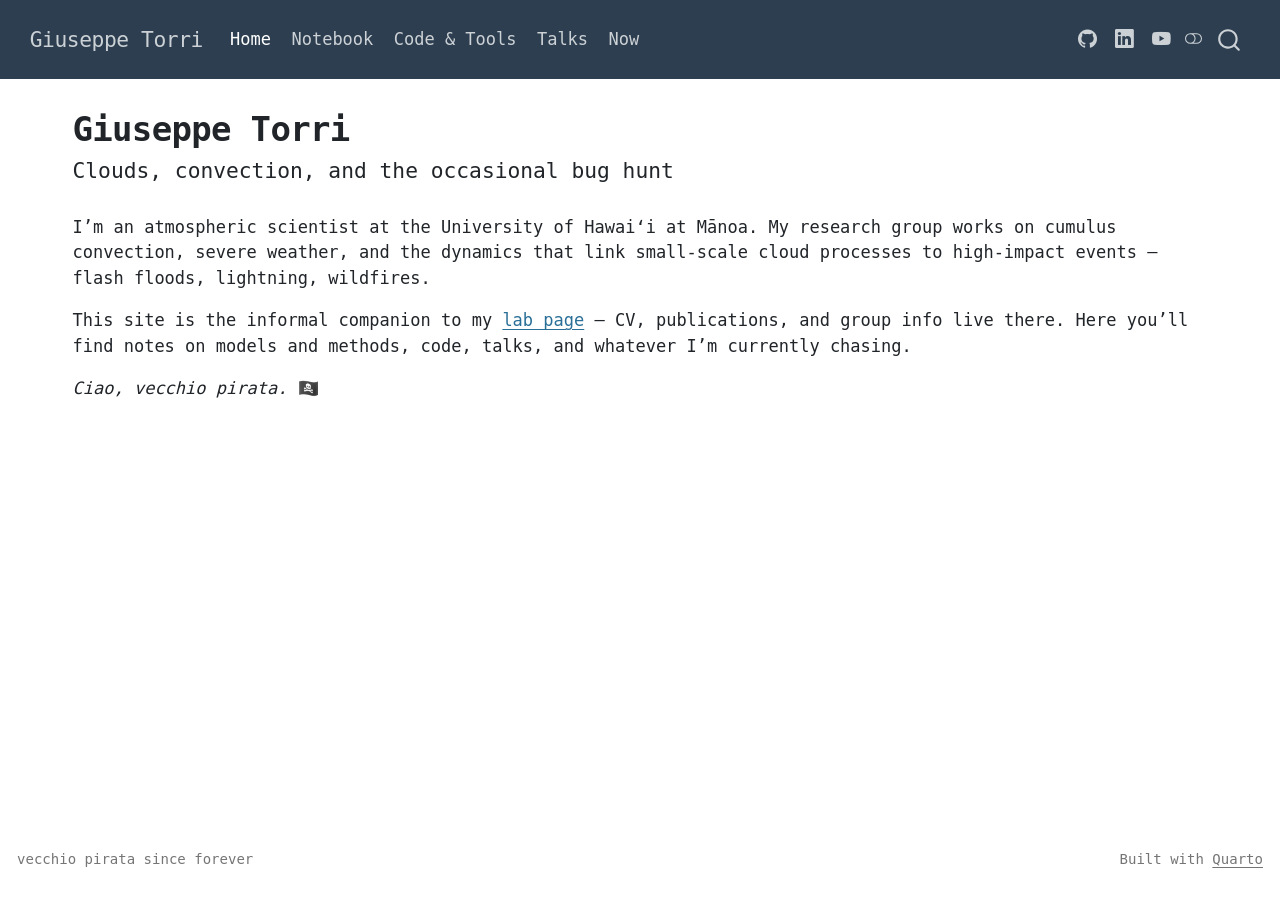
==== docs/index.html @ 0948c222 "Started populating the website" ====
<!DOCTYPE html>
<html xmlns="http://www.w3.org/1999/xhtml" lang="en" xml:lang="en"><head>

<meta charset="utf-8">
<meta name="generator" content="quarto-1.10.18">

<meta name="viewport" content="width=device-width, initial-scale=1.0, user-scalable=yes">


<title>Giuseppe Torri</title>
<style>
/* Default styles provided by pandoc.
** See https://pandoc.org/MANUAL.html#variables-for-html for config info.
*/
span.smallcaps{font-variant: small-caps;}
div.columns{display: flex; gap: 1.5em;}
div.column{flex: auto;}
@media screen {
div.columns{gap: min(4vw, 1.5em);}
div.column{overflow-x: auto;}
}
div.hanging-indent{margin-left: 1.5em; text-indent: -1.5em;}
ul.task-list{list-style: none;}
ul.task-list li input[type="checkbox"] {
  width: 0.8em;
  margin: 0 0.8em 0.2em -1em; /* quarto-specific, see https://github.com/quarto-dev/quarto-cli/issues/4556 */ 
  vertical-align: middle;
}
</style>


<script src="site_libs/quarto-nav/quarto-nav.js"></script>
<script src="site_libs/quarto-nav/headroom.min.js"></script>
<script src="site_libs/clipboard/clipboard.min.js"></script>
<script src="site_libs/quarto-search/autocomplete.umd.js"></script>
<script src="site_libs/quarto-search/fuse.min.js"></script>
<script src="site_libs/quarto-search/quarto-search.js"></script>
<meta name="quarto:offset" content="./">
<script src="site_libs/quarto-html/quarto.js" type="module"></script>
<script src="site_libs/quarto-html/tabsets/tabsets.js" type="module"></script>
<script src="site_libs/quarto-html/popper.min.js"></script>
<script src="site_libs/quarto-html/tippy.umd.min.js"></script>
<script src="site_libs/quarto-html/anchor.min.js"></script>
<link href="site_libs/quarto-html/tippy.css" rel="stylesheet">
<link href="site_libs/quarto-html/quarto-syntax-highlighting-66beee71ec74b20302a69fdd41e3e12d.css" rel="stylesheet" class="quarto-color-scheme" id="quarto-text-highlighting-styles">
<link href="site_libs/quarto-html/quarto-syntax-highlighting-dark-f4358029204d222ba43077c65a6645b0.css" rel="stylesheet" class="quarto-color-scheme quarto-color-alternate" id="quarto-text-highlighting-styles">
<link href="site_libs/quarto-html/quarto-syntax-highlighting-66beee71ec74b20302a69fdd41e3e12d.css" rel="stylesheet" class="quarto-color-scheme-extra" id="quarto-text-highlighting-styles">
<script src="site_libs/bootstrap/bootstrap.min.js"></script>
<link href="site_libs/bootstrap/bootstrap-icons.css" rel="stylesheet">
<link href="site_libs/bootstrap/bootstrap-24e9ccdbee3c882b10d58a7c13ed45d8.min.css" rel="stylesheet" append-hash="true" class="quarto-color-scheme" id="quarto-bootstrap" data-mode="light">
<link href="site_libs/bootstrap/bootstrap-dark-c8458af37c61f609abc9eca6ab91d4de.min.css" rel="stylesheet" append-hash="true" class="quarto-color-scheme quarto-color-alternate" id="quarto-bootstrap" data-mode="dark">
<link href="site_libs/bootstrap/bootstrap-24e9ccdbee3c882b10d58a7c13ed45d8.min.css" rel="stylesheet" append-hash="true" class="quarto-color-scheme-extra" id="quarto-bootstrap" data-mode="light">
<script id="quarto-search-options" type="application/json">{
  "location": "navbar",
  "copy-button": false,
  "collapse-after": 3,
  "panel-placement": "end",
  "type": "overlay",
  "limit": 50,
  "keyboard-shortcut": [
    "f",
    "/",
    "s"
  ],
  "show-item-context": false,
  "language": {
    "search-no-results-text": "No results",
    "search-matching-documents-text": "matching documents",
    "search-copy-link-title": "Copy link to search",
    "search-hide-matches-text": "Hide additional matches",
    "search-more-match-text": "more match in this document",
    "search-more-matches-text": "more matches in this document",
    "search-clear-button-title": "Clear",
    "search-text-placeholder": "",
    "search-detached-cancel-button-title": "Cancel",
    "search-submit-button-title": "Submit",
    "search-label": "Search"
  }
}</script>


<link rel="stylesheet" href="styles.css">
</head>

<body class="nav-fixed quarto-light"><script id="quarto-html-before-body" type="application/javascript">
    const toggleBodyColorMode = (bsSheetEl) => {
      const mode = bsSheetEl.getAttribute("data-mode");
      const bodyEl = window.document.querySelector("body");
      if (mode === "dark") {
        bodyEl.classList.add("quarto-dark");
        bodyEl.classList.remove("quarto-light");
      } else {
        bodyEl.classList.add("quarto-light");
        bodyEl.classList.remove("quarto-dark");
      }
    }
    const toggleBodyColorPrimary = () => {
      const bsSheetEl = window.document.querySelector("link#quarto-bootstrap:not([rel=disabled-stylesheet])");
      if (bsSheetEl) {
        toggleBodyColorMode(bsSheetEl);
      }
    }
    const setColorSchemeToggle = (alternate) => {
      const toggles = window.document.querySelectorAll('.quarto-color-scheme-toggle');
      for (let i=0; i < toggles.length; i++) {
        const toggle = toggles[i];
        if (toggle) {
          if (alternate) {
            toggle.classList.add("alternate");
          } else {
            toggle.classList.remove("alternate");
          }
        }
      }
    };
    const toggleColorMode = (alternate) => {
      // Switch the stylesheets
      const primaryStylesheets = window.document.querySelectorAll('link.quarto-color-scheme:not(.quarto-color-alternate)');
      const alternateStylesheets = window.document.querySelectorAll('link.quarto-color-scheme.quarto-color-alternate');
      manageTransitions('#quarto-margin-sidebar .nav-link', false);
      if (alternate) {
        // note: dark is layered on light, we don't disable primary!
        enableStylesheet(alternateStylesheets);
        for (const sheetNode of alternateStylesheets) {
          if (sheetNode.id === "quarto-bootstrap") {
            toggleBodyColorMode(sheetNode);
          }
        }
      } else {
        disableStylesheet(alternateStylesheets);
        enableStylesheet(primaryStylesheets)
        toggleBodyColorPrimary();
      }
      manageTransitions('#quarto-margin-sidebar .nav-link', true);
      // Switch the toggles
      setColorSchemeToggle(alternate)
      // Hack to workaround the fact that safari doesn't
      // properly recolor the scrollbar when toggling (#1455)
      if (navigator.userAgent.indexOf('Safari') > 0 && navigator.userAgent.indexOf('Chrome') == -1) {
        manageTransitions("body", false);
        window.scrollTo(0, 1);
        setTimeout(() => {
          window.scrollTo(0, 0);
          manageTransitions("body", true);
        }, 40);
      }
    }
    const disableStylesheet = (stylesheets) => {
      for (let i=0; i < stylesheets.length; i++) {
        const stylesheet = stylesheets[i];
        stylesheet.rel = 'disabled-stylesheet';
      }
    }
    const enableStylesheet = (stylesheets) => {
      for (let i=0; i < stylesheets.length; i++) {
        const stylesheet = stylesheets[i];
        if(stylesheet.rel !== 'stylesheet') { // for Chrome, which will still FOUC without this check
          stylesheet.rel = 'stylesheet';
        }
      }
    }
    const manageTransitions = (selector, allowTransitions) => {
      const els = window.document.querySelectorAll(selector);
      for (let i=0; i < els.length; i++) {
        const el = els[i];
        if (allowTransitions) {
          el.classList.remove('notransition');
        } else {
          el.classList.add('notransition');
        }
      }
    }
    const isFileUrl = () => {
      return window.location.protocol === 'file:';
    }
    const hasAlternateSentinel = () => {
      let styleSentinel = getColorSchemeSentinel();
      if (styleSentinel !== null) {
        return styleSentinel === "alternate";
      } else {
        return false;
      }
    }
    const setStyleSentinel = (alternate) => {
      const value = alternate ? "alternate" : "default";
      if (!isFileUrl()) {
        window.localStorage.setItem("quarto-color-scheme", value);
      } else {
        localAlternateSentinel = value;
      }
    }
    const getColorSchemeSentinel = () => {
      if (!isFileUrl()) {
        const storageValue = window.localStorage.getItem("quarto-color-scheme");
        return storageValue != null ? storageValue : localAlternateSentinel;
      } else {
        return localAlternateSentinel;
      }
    }
    const toggleGiscusIfUsed = (isAlternate, darkModeDefault) => {
      const baseTheme = document.querySelector('#giscus-base-theme')?.value ?? 'light';
      const alternateTheme = document.querySelector('#giscus-alt-theme')?.value ?? 'dark';
      let newTheme = '';
      if(authorPrefersDark) {
        newTheme = isAlternate ? baseTheme : alternateTheme;
      } else {
        newTheme = isAlternate ? alternateTheme : baseTheme;
      }
      const changeGiscusTheme = () => {
        // From: https://github.com/giscus/giscus/issues/336
        const sendMessage = (message) => {
          const iframe = document.querySelector('iframe.giscus-frame');
          if (!iframe) return;
          iframe.contentWindow.postMessage({ giscus: message }, 'https://giscus.app');
        }
        sendMessage({
          setConfig: {
            theme: newTheme
          }
        });
      }
      const isGiscussLoaded = window.document.querySelector('iframe.giscus-frame') !== null;
      if (isGiscussLoaded) {
        changeGiscusTheme();
      }
    };
    const authorPrefersDark = false;
    const darkModeDefault = authorPrefersDark;
      document.querySelector('link#quarto-text-highlighting-styles.quarto-color-scheme-extra').rel = 'disabled-stylesheet';
      document.querySelector('link#quarto-bootstrap.quarto-color-scheme-extra').rel = 'disabled-stylesheet';
    let localAlternateSentinel = darkModeDefault ? 'alternate' : 'default';
    // Dark / light mode switch
    window.quartoToggleColorScheme = () => {
      // Read the current dark / light value
      let toAlternate = !hasAlternateSentinel();
      toggleColorMode(toAlternate);
      setStyleSentinel(toAlternate);
      toggleGiscusIfUsed(toAlternate, darkModeDefault);
      window.dispatchEvent(new Event('resize'));
    };
    // Switch to dark mode if need be
    if (hasAlternateSentinel()) {
      toggleColorMode(true);
    } else {
      toggleColorMode(false);
    }
  </script>

<div id="quarto-search-results"></div>
  <header id="quarto-header" class="headroom fixed-top">
    <nav class="navbar navbar-expand-lg " data-bs-theme="dark">
      <div class="navbar-container container-fluid">
      <div class="navbar-brand-container mx-auto">
    <a class="navbar-brand" href="./index.html">
    <span class="navbar-title">Giuseppe Torri</span>
    </a>
  </div>
            <div id="quarto-search" class="" title="Search"></div>
          <button class="navbar-toggler" type="button" data-bs-toggle="collapse" data-bs-target="#navbarCollapse" aria-controls="navbarCollapse" role="menu" aria-expanded="false" aria-label="Toggle navigation" onclick="if (window.quartoToggleHeadroom) { window.quartoToggleHeadroom(); }">
  <span class="navbar-toggler-icon"></span>
</button>
          <div class="collapse navbar-collapse" id="navbarCollapse">
            <ul class="navbar-nav navbar-nav-scroll me-auto">
  <li class="nav-item">
    <a class="nav-link active" href="./index.html" aria-current="page"> 
<span class="menu-text">Home</span></a>
  </li>  
  <li class="nav-item">
    <a class="nav-link" href="./notebook.html"> 
<span class="menu-text">Notebook</span></a>
  </li>  
  <li class="nav-item">
    <a class="nav-link" href="./code.html"> 
<span class="menu-text">Code &amp; Tools</span></a>
  </li>  
  <li class="nav-item">
    <a class="nav-link" href="./talks.html"> 
<span class="menu-text">Talks</span></a>
  </li>  
  <li class="nav-item">
    <a class="nav-link" href="./now.html"> 
<span class="menu-text">Now</span></a>
  </li>  
</ul>
            <ul class="navbar-nav navbar-nav-scroll ms-auto">
  <li class="nav-item compact">
    <a class="nav-link" href="https://github.com/gtorri"> <i class="bi bi-github" role="img">
</i> 
<span class="menu-text"></span></a>
  </li>  
  <li class="nav-item compact">
    <a class="nav-link" href="https://www.linkedin.com/in/gtorri/"> <i class="bi bi-linkedin" role="img">
</i> 
<span class="menu-text"></span></a>
  </li>  
  <li class="nav-item compact">
    <a class="nav-link" href="https://www.youtube.com/@gtorri"> <i class="bi bi-youtube" role="img">
</i> 
<span class="menu-text"></span></a>
  </li>  
</ul>
          </div> <!-- /navcollapse -->
            <div class="quarto-navbar-tools">
  <a href="" class="quarto-color-scheme-toggle quarto-navigation-tool  px-1" onclick="window.quartoToggleColorScheme(); return false;" title="Toggle dark mode"><i class="bi"></i></a>
</div>
      </div> <!-- /container-fluid -->
    </nav>
</header>
<!-- content -->
<div id="quarto-content" class="quarto-container page-columns page-rows-contents page-layout-full page-navbar">
<!-- sidebar -->
<!-- margin-sidebar -->
    
<!-- main -->
<main class="content column-page" id="quarto-document-content">


<header id="title-block-header" class="quarto-title-block default">
<div class="quarto-title">
<h1 class="title">Giuseppe Torri</h1>
<p class="subtitle lead">Clouds, convection, and the occasional bug hunt</p>
</div>



<div class="quarto-title-meta column-page">

    
  
    
  </div>
  


</header>


<p>I’m an atmospheric scientist at the University of Hawaiʻi at Mānoa. My research group works on cumulus convection, severe weather, and the dynamics that link small-scale cloud processes to high-impact events — flash floods, lightning, wildfires.</p>
<p>This site is the informal companion to my <a href="https://giuseppetorri.com">lab page</a> — CV, publications, and group info live there. Here you’ll find notes on models and methods, code, talks, and whatever I’m currently chasing.</p>
<p><em>Ciao, vecchio pirata.</em> 🏴‍☠️</p>



</main> <!-- /main -->
<script id="quarto-html-after-body" type="application/javascript">
  window.document.addEventListener("DOMContentLoaded", function (event) {
    // Ensure there is a toggle, if there isn't float one in the top right
    if (window.document.querySelector('.quarto-color-scheme-toggle') === null) {
      const a = window.document.createElement('a');
      a.classList.add('top-right');
      a.classList.add('quarto-color-scheme-toggle');
      a.href = "";
      a.onclick = function() { try { window.quartoToggleColorScheme(); } catch {} return false; };
      const i = window.document.createElement("i");
      i.classList.add('bi');
      a.appendChild(i);
      window.document.body.appendChild(a);
    }
    setColorSchemeToggle(hasAlternateSentinel())
    const icon = "";
    const anchorJS = new window.AnchorJS();
    anchorJS.options = {
      placement: 'right',
      icon: icon
    };
    anchorJS.add('.anchored');
    const isCodeAnnotation = (el) => {
      for (const clz of el.classList) {
        if (clz.startsWith('code-annotation-')) {                     
          return true;
        }
      }
      return false;
    }
    const onCopySuccess = function(e) {
      // button target
      const button = e.trigger;
      // don't keep focus
      button.blur();
      // flash "checked"
      button.classList.add('code-copy-button-checked');
      var currentTitle = button.getAttribute("title");
      button.setAttribute("title", "Copied!");
      let tooltip;
      if (window.bootstrap) {
        button.setAttribute("data-bs-toggle", "tooltip");
        button.setAttribute("data-bs-placement", "left");
        button.setAttribute("data-bs-title", "Copied!");
        tooltip = new bootstrap.Tooltip(button, 
          { trigger: "manual", 
            customClass: "code-copy-button-tooltip",
            offset: [0, -8]});
        tooltip.show();    
      }
      setTimeout(function() {
        if (tooltip) {
          tooltip.hide();
          button.removeAttribute("data-bs-title");
          button.removeAttribute("data-bs-toggle");
          button.removeAttribute("data-bs-placement");
        }
        button.setAttribute("title", currentTitle);
        button.classList.remove('code-copy-button-checked');
      }, 1000);
      // clear code selection
      e.clearSelection();
    }
    const getTextToCopy = function(trigger) {
      const outerScaffold = trigger.parentElement.cloneNode(true);
      const codeEl = outerScaffold.querySelector('code');
      for (const childEl of codeEl.children) {
        if (isCodeAnnotation(childEl)) {
          childEl.remove();
        }
      }
      return codeEl.innerText;
    }
    const clipboard = new window.ClipboardJS('.code-copy-button:not([data-in-quarto-modal])', {
      text: getTextToCopy
    });
    clipboard.on('success', onCopySuccess);
    if (window.document.getElementById('quarto-embedded-source-code-modal')) {
      const clipboardModal = new window.ClipboardJS('.code-copy-button[data-in-quarto-modal]', {
        text: getTextToCopy,
        container: window.document.getElementById('quarto-embedded-source-code-modal')
      });
      clipboardModal.on('success', onCopySuccess);
    }
      var localhostRegex = new RegExp(/^(?:http|https):\/\/localhost\:?[0-9]*\//);
      var mailtoRegex = new RegExp(/^mailto:/);
        var filterRegex = new RegExp("https:\/\/gtorri\.github\.io");
      var isInternal = (href) => {
          return filterRegex.test(href) || localhostRegex.test(href) || mailtoRegex.test(href);
      }
      // Inspect non-navigation links and adorn them if external
     var links = window.document.querySelectorAll('a[href]:not(.nav-link):not(.navbar-brand):not(.toc-action):not(.sidebar-link):not(.sidebar-item-toggle):not(.pagination-link):not(.no-external):not([aria-hidden]):not(.dropdown-item):not(.quarto-navigation-tool):not(.about-link)');
      for (var i=0; i<links.length; i++) {
        const link = links[i];
        if (!isInternal(link.href)) {
          // undo the damage that might have been done by quarto-nav.js in the case of
          // links that we want to consider external
          if (link.dataset.originalHref !== undefined) {
            link.href = link.dataset.originalHref;
          }
        }
      }
    function tippyHover(el, contentFn, onTriggerFn, onUntriggerFn) {
      const config = {
        allowHTML: true,
        maxWidth: 500,
        delay: 100,
        arrow: false,
        appendTo: function(el) {
            return el.parentElement;
        },
        interactive: true,
        interactiveBorder: 10,
        theme: 'quarto',
        placement: 'bottom-start',
      };
      if (contentFn) {
        config.content = contentFn;
      }
      if (onTriggerFn) {
        config.onTrigger = onTriggerFn;
      }
      if (onUntriggerFn) {
        config.onUntrigger = onUntriggerFn;
      }
      window.tippy(el, config); 
    }
    const noterefs = window.document.querySelectorAll('a[role="doc-noteref"]');
    for (var i=0; i<noterefs.length; i++) {
      const ref = noterefs[i];
      tippyHover(ref, function() {
        // use id or data attribute instead here
        let href = ref.getAttribute('data-footnote-href') || ref.getAttribute('href');
        try { href = new URL(href).hash; } catch {}
        const id = href.replace(/^#\/?/, "");
        const note = window.document.getElementById(id);
        if (note) {
          return note.innerHTML;
        } else {
          return "";
        }
      });
    }
    const xrefs = window.document.querySelectorAll('a.quarto-xref');
    const processXRef = (id, note) => {
      // Strip column container classes
      const stripColumnClz = (el) => {
        el.classList.remove("page-full", "page-columns");
        if (el.children) {
          for (const child of el.children) {
            stripColumnClz(child);
          }
        }
      }
      stripColumnClz(note)
      if (id === null || id.startsWith('sec-')) {
        // Special case sections, only their first couple elements
        const container = document.createElement("div");
        if (note.children && note.children.length > 2) {
          container.appendChild(note.children[0].cloneNode(true));
          for (let i = 1; i < note.children.length; i++) {
            const child = note.children[i];
            if (child.tagName === "P" && child.innerText === "") {
              continue;
            } else {
              container.appendChild(child.cloneNode(true));
              break;
            }
          }
          if (window.Quarto?.typesetMath) {
            window.Quarto.typesetMath(container);
          }
          return container.innerHTML
        } else {
          if (window.Quarto?.typesetMath) {
            window.Quarto.typesetMath(note);
          }
          return note.innerHTML;
        }
      } else {
        // Remove any anchor links if they are present
        const anchorLink = note.querySelector('a.anchorjs-link');
        if (anchorLink) {
          anchorLink.remove();
        }
        if (window.Quarto?.typesetMath) {
          window.Quarto.typesetMath(note);
        }
        if (note.classList.contains("callout")) {
          return note.outerHTML;
        } else {
          return note.innerHTML;
        }
      }
    }
    for (var i=0; i<xrefs.length; i++) {
      const xref = xrefs[i];
      tippyHover(xref, undefined, function(instance) {
        instance.disable();
        let url = xref.getAttribute('href');
        let hash = undefined; 
        if (url.startsWith('#')) {
          hash = url;
        } else {
          try { hash = new URL(url).hash; } catch {}
        }
        if (hash) {
          const id = hash.replace(/^#\/?/, "");
          const note = window.document.getElementById(id);
          if (note !== null) {
            try {
              const html = processXRef(id, note.cloneNode(true));
              instance.setContent(html);
            } finally {
              instance.enable();
              instance.show();
            }
          } else {
            // See if we can fetch this
            fetch(url.split('#')[0])
            .then(res => res.text())
            .then(html => {
              const parser = new DOMParser();
              const htmlDoc = parser.parseFromString(html, "text/html");
              const note = htmlDoc.getElementById(id);
              if (note !== null) {
                const html = processXRef(id, note);
                instance.setContent(html);
              } 
            }).finally(() => {
              instance.enable();
              instance.show();
            });
          }
        } else {
          // See if we can fetch a full url (with no hash to target)
          // This is a special case and we should probably do some content thinning / targeting
          fetch(url)
          .then(res => res.text())
          .then(html => {
            const parser = new DOMParser();
            const htmlDoc = parser.parseFromString(html, "text/html");
            const note = htmlDoc.querySelector('main.content');
            if (note !== null) {
              // This should only happen for chapter cross references
              // (since there is no id in the URL)
              // remove the first header
              if (note.children.length > 0 && note.children[0].tagName === "HEADER") {
                note.children[0].remove();
              }
              const html = processXRef(null, note);
              instance.setContent(html);
            } 
          }).finally(() => {
            instance.enable();
            instance.show();
          });
        }
      }, function(instance) {
      });
    }
        let selectedAnnoteEl;
        const selectorForAnnotation = ( cell, annotation) => {
          let cellAttr = 'data-code-cell="' + cell + '"';
          let lineAttr = 'data-code-annotation="' +  annotation + '"';
          const selector = 'span[' + cellAttr + '][' + lineAttr + ']';
          return selector;
        }
        const selectCodeLines = (annoteEl) => {
          const doc = window.document;
          const targetCell = annoteEl.getAttribute("data-target-cell");
          const targetAnnotation = annoteEl.getAttribute("data-target-annotation");
          const annoteSpan = window.document.querySelector(selectorForAnnotation(targetCell, targetAnnotation));
          const lines = annoteSpan.getAttribute("data-code-lines").split(",");
          const lineIds = lines.map((line) => {
            return targetCell + "-" + line;
          })
          let top = null;
          let height = null;
          let parent = null;
          if (lineIds.length > 0) {
              //compute the position of the single el (top and bottom and make a div)
              const el = window.document.getElementById(lineIds[0]);
              top = el.offsetTop;
              height = el.offsetHeight;
              parent = el.parentElement.parentElement;
            if (lineIds.length > 1) {
              const lastEl = window.document.getElementById(lineIds[lineIds.length - 1]);
              const bottom = lastEl.offsetTop + lastEl.offsetHeight;
              height = bottom - top;
            }
            if (top !== null && height !== null && parent !== null) {
              // cook up a div (if necessary) and position it 
              let div = window.document.getElementById("code-annotation-line-highlight");
              if (div === null) {
                div = window.document.createElement("div");
                div.setAttribute("id", "code-annotation-line-highlight");
                div.style.position = 'absolute';
                parent.appendChild(div);
              }
              div.style.top = top - 2 + "px";
              div.style.height = height + 4 + "px";
              div.style.left = 0;
              let gutterDiv = window.document.getElementById("code-annotation-line-highlight-gutter");
              if (gutterDiv === null) {
                gutterDiv = window.document.createElement("div");
                gutterDiv.setAttribute("id", "code-annotation-line-highlight-gutter");
                gutterDiv.style.position = 'absolute';
                const codeCell = window.document.getElementById(targetCell);
                const gutter = codeCell.querySelector('.code-annotation-gutter');
                gutter.appendChild(gutterDiv);
              }
              gutterDiv.style.top = top - 2 + "px";
              gutterDiv.style.height = height + 4 + "px";
            }
            selectedAnnoteEl = annoteEl;
          }
        };
        const unselectCodeLines = () => {
          const elementsIds = ["code-annotation-line-highlight", "code-annotation-line-highlight-gutter"];
          elementsIds.forEach((elId) => {
            const div = window.document.getElementById(elId);
            if (div) {
              div.remove();
            }
          });
          selectedAnnoteEl = undefined;
        };
          // Handle positioning of the toggle
      window.addEventListener(
        "resize",
        throttle(() => {
          elRect = undefined;
          if (selectedAnnoteEl) {
            selectCodeLines(selectedAnnoteEl);
          }
        }, 10)
      );
      function throttle(fn, ms) {
      let throttle = false;
      let timer;
        return (...args) => {
          if(!throttle) { // first call gets through
              fn.apply(this, args);
              throttle = true;
          } else { // all the others get throttled
              if(timer) clearTimeout(timer); // cancel #2
              timer = setTimeout(() => {
                fn.apply(this, args);
                timer = throttle = false;
              }, ms);
          }
        };
      }
        // Attach click handler to the DT
        const annoteDls = window.document.querySelectorAll('dt[data-target-cell]');
        for (const annoteDlNode of annoteDls) {
          annoteDlNode.addEventListener('click', (event) => {
            const clickedEl = event.target;
            if (clickedEl !== selectedAnnoteEl) {
              unselectCodeLines();
              const activeEl = window.document.querySelector('dt[data-target-cell].code-annotation-active');
              if (activeEl) {
                activeEl.classList.remove('code-annotation-active');
              }
              selectCodeLines(clickedEl);
              clickedEl.classList.add('code-annotation-active');
            } else {
              // Unselect the line
              unselectCodeLines();
              clickedEl.classList.remove('code-annotation-active');
            }
          });
        }
    const findCites = (el) => {
      const parentEl = el.parentElement;
      if (parentEl) {
        const cites = parentEl.dataset.cites;
        if (cites) {
          return {
            el,
            cites: cites.split(' ')
          };
        } else {
          return findCites(el.parentElement)
        }
      } else {
        return undefined;
      }
    };
    var bibliorefs = window.document.querySelectorAll('a[role="doc-biblioref"]');
    for (var i=0; i<bibliorefs.length; i++) {
      const ref = bibliorefs[i];
      const citeInfo = findCites(ref);
      if (citeInfo) {
        tippyHover(citeInfo.el, function() {
          var popup = window.document.createElement('div');
          citeInfo.cites.forEach(function(cite) {
            var citeDiv = window.document.createElement('div');
            citeDiv.classList.add('hanging-indent');
            citeDiv.classList.add('csl-entry');
            var biblioDiv = window.document.getElementById('ref-' + cite);
            if (biblioDiv) {
              citeDiv.innerHTML = biblioDiv.innerHTML;
            }
            popup.appendChild(citeDiv);
          });
          return popup.innerHTML;
        });
      }
    }
  });
  </script>
</div> <!-- /content -->
<footer class="footer">
  <div class="nav-footer">
    <div class="nav-footer-left">
<p>vecchio pirata since forever</p>
</div>   
    <div class="nav-footer-center">
      &nbsp;
    </div>
    <div class="nav-footer-right">
<p>Built with <a href="https://quarto.org">Quarto</a></p>
</div>
  </div>
</footer>




</body></html>
---- docs/site_libs/quarto-html/tippy.css ----
.tippy-box[data-animation=fade][data-state=hidden]{opacity:0}[data-tippy-root]{max-width:calc(100vw - 10px)}.tippy-box{position:relative;background-color:#333;color:#fff;border-radius:4px;font-size:14px;line-height:1.4;white-space:normal;outline:0;transition-property:transform,visibility,opacity}.tippy-box[data-placement^=top]>.tippy-arrow{bottom:0}.tippy-box[data-placement^=top]>.tippy-arrow:before{bottom:-7px;left:0;border-width:8px 8px 0;border-top-color:initial;transform-origin:center top}.tippy-box[data-placement^=bottom]>.tippy-arrow{top:0}.tippy-box[data-placement^=bottom]>.tippy-arrow:before{top:-7px;left:0;border-width:0 8px 8px;border-bottom-color:initial;transform-origin:center bottom}.tippy-box[data-placement^=left]>.tippy-arrow{right:0}.tippy-box[data-placement^=left]>.tippy-arrow:before{border-width:8px 0 8px 8px;border-left-color:initial;right:-7px;transform-origin:center left}.tippy-box[data-placement^=right]>.tippy-arrow{left:0}.tippy-box[data-placement^=right]>.tippy-arrow:before{left:-7px;border-width:8px 8px 8px 0;border-right-color:initial;transform-origin:center right}.tippy-box[data-inertia][data-state=visible]{transition-timing-function:cubic-bezier(.54,1.5,.38,1.11)}.tippy-arrow{width:16px;height:16px;color:#333}.tippy-arrow:before{content:"";position:absolute;border-color:transparent;border-style:solid}.tippy-content{position:relative;padding:5px 9px;z-index:1}
---- docs/site_libs/quarto-html/quarto-syntax-highlighting-66beee71ec74b20302a69fdd41e3e12d.css ----
/* quarto syntax highlight colors */
:root {
  --quarto-hl-al-color: #ff5555;
  --quarto-hl-an-color: #6a737d;
  --quarto-hl-at-color: #d73a49;
  --quarto-hl-bn-color: #005cc5;
  --quarto-hl-bu-color: #d73a49;
  --quarto-hl-ch-color: #032f62;
  --quarto-hl-co-color: #6a737d;
  --quarto-hl-cv-color: #6a737d;
  --quarto-hl-cn-color: #005cc5;
  --quarto-hl-cf-color: #d73a49;
  --quarto-hl-dt-color: #d73a49;
  --quarto-hl-dv-color: #005cc5;
  --quarto-hl-do-color: #6a737d;
  --quarto-hl-er-color: #ff5555;
  --quarto-hl-ex-color: #d73a49;
  --quarto-hl-fl-color: #005cc5;
  --quarto-hl-fu-color: #6f42c1;
  --quarto-hl-im-color: #032f62;
  --quarto-hl-in-color: #6a737d;
  --quarto-hl-kw-color: #d73a49;
  --quarto-hl-op-color: #24292e;
  --quarto-hl-pp-color: #d73a49;
  --quarto-hl-re-color: #6a737d;
  --quarto-hl-sc-color: #005cc5;
  --quarto-hl-ss-color: #032f62;
  --quarto-hl-st-color: #032f62;
  --quarto-hl-va-color: #e36209;
  --quarto-hl-vs-color: #032f62;
  --quarto-hl-wa-color: #ff5555;
}

/* other quarto variables */
:root {
  --quarto-font-monospace: "JetBrains Mono", ui-monospace, "SF Mono", Menlo, Consolas, monospace;
}

/* syntax highlight based on Pandoc's rules */
pre > code.sourceCode > span {
  color: #24292e;
}

code.sourceCode > span {
  color: #24292e;
}

div.sourceCode,
div.sourceCode pre.sourceCode {
  color: #24292e;
}

/* Normal */
code span {
  color: #24292e;
}

/* Alert */
code span.al {
  font-weight: bold;
  color: #ff5555;
}

/* Annotation */
code span.an {
  color: #6a737d;
}

/* Attribute */
code span.at {
  color: #d73a49;
}

/* BaseN */
code span.bn {
  color: #005cc5;
}

/* BuiltIn */
code span.bu {
  color: #d73a49;
}

/* ControlFlow */
code span.cf {
  color: #d73a49;
}

/* Char */
code span.ch {
  color: #032f62;
}

/* Constant */
code span.cn {
  color: #005cc5;
}

/* Comment */
code span.co {
  color: #6a737d;
}

/* CommentVar */
code span.cv {
  color: #6a737d;
}

/* Documentation */
code span.do {
  color: #6a737d;
}

/* DataType */
code span.dt {
  color: #d73a49;
}

/* DecVal */
code span.dv {
  color: #005cc5;
}

/* Error */
code span.er {
  color: #ff5555;
  text-decoration: underline;
}

/* Extension */
code span.ex {
  font-weight: bold;
  color: #d73a49;
}

/* Float */
code span.fl {
  color: #005cc5;
}

/* Function */
code span.fu {
  color: #6f42c1;
}

/* Import */
code span.im {
  color: #032f62;
}

/* Information */
code span.in {
  color: #6a737d;
}

/* Keyword */
code span.kw {
  color: #d73a49;
}

/* Operator */
code span.op {
  color: #24292e;
}

/* Preprocessor */
code span.pp {
  color: #d73a49;
}

/* RegionMarker */
code span.re {
  color: #6a737d;
}

/* SpecialChar */
code span.sc {
  color: #005cc5;
}

/* SpecialString */
code span.ss {
  color: #032f62;
}

/* String */
code span.st {
  color: #032f62;
}

/* Variable */
code span.va {
  color: #e36209;
}

/* VerbatimString */
code span.vs {
  color: #032f62;
}

/* Warning */
code span.wa {
  color: #ff5555;
}

.prevent-inlining {
  content: "</";
}

/*# sourceMappingURL=67bd957f7966820033b7843a86d875ac.css.map */
---- docs/site_libs/quarto-html/quarto-syntax-highlighting-dark-f4358029204d222ba43077c65a6645b0.css ----
/* quarto syntax highlight colors */
:root {
  --quarto-hl-al-color: #ff5555;
  --quarto-hl-an-color: #6a737d;
  --quarto-hl-at-color: #f97583;
  --quarto-hl-bn-color: #79b8ff;
  --quarto-hl-bu-color: #f97583;
  --quarto-hl-ch-color: #9ecbff;
  --quarto-hl-co-color: #6a737d;
  --quarto-hl-cv-color: #6a737d;
  --quarto-hl-cn-color: #79b8ff;
  --quarto-hl-cf-color: #f97583;
  --quarto-hl-dt-color: #f97583;
  --quarto-hl-dv-color: #79b8ff;
  --quarto-hl-do-color: #6a737d;
  --quarto-hl-er-color: #ff5555;
  --quarto-hl-ex-color: #f97583;
  --quarto-hl-fl-color: #79b8ff;
  --quarto-hl-fu-color: #b392f0;
  --quarto-hl-im-color: #9ecbff;
  --quarto-hl-in-color: #6a737d;
  --quarto-hl-kw-color: #f97583;
  --quarto-hl-op-color: #e1e4e8;
  --quarto-hl-pp-color: #f97583;
  --quarto-hl-re-color: #6a737d;
  --quarto-hl-sc-color: #79b8ff;
  --quarto-hl-ss-color: #9ecbff;
  --quarto-hl-st-color: #9ecbff;
  --quarto-hl-va-color: #ffab70;
  --quarto-hl-vs-color: #9ecbff;
  --quarto-hl-wa-color: #ff5555;
}

/* other quarto variables */
:root {
  --quarto-font-monospace: "JetBrains Mono", ui-monospace, "SF Mono", Menlo, Consolas, monospace;
}

/* syntax highlight based on Pandoc's rules */
pre > code.sourceCode > span {
  color: #e1e4e8;
}

code.sourceCode > span {
  color: #e1e4e8;
}

div.sourceCode,
div.sourceCode pre.sourceCode {
  color: #e1e4e8;
}

/* Normal */
code span {
  color: #e1e4e8;
}

/* Alert */
code span.al {
  font-weight: bold;
  color: #ff5555;
}

/* Annotation */
code span.an {
  color: #6a737d;
}

/* Attribute */
code span.at {
  color: #f97583;
}

/* BaseN */
code span.bn {
  color: #79b8ff;
}

/* BuiltIn */
code span.bu {
  color: #f97583;
}

/* ControlFlow */
code span.cf {
  color: #f97583;
}

/* Char */
code span.ch {
  color: #9ecbff;
}

/* Constant */
code span.cn {
  color: #79b8ff;
}

/* Comment */
code span.co {
  color: #6a737d;
}

/* CommentVar */
code span.cv {
  color: #6a737d;
}

/* Documentation */
code span.do {
  color: #6a737d;
}

/* DataType */
code span.dt {
  color: #f97583;
}

/* DecVal */
code span.dv {
  color: #79b8ff;
}

/* Error */
code span.er {
  color: #ff5555;
  text-decoration: underline;
}

/* Extension */
code span.ex {
  font-weight: bold;
  color: #f97583;
}

/* Float */
code span.fl {
  color: #79b8ff;
}

/* Function */
code span.fu {
  color: #b392f0;
}

/* Import */
code span.im {
  color: #9ecbff;
}

/* Information */
code span.in {
  color: #6a737d;
}

/* Keyword */
code span.kw {
  color: #f97583;
}

/* Operator */
code span.op {
  color: #e1e4e8;
}

/* Preprocessor */
code span.pp {
  color: #f97583;
}

/* RegionMarker */
code span.re {
  color: #6a737d;
}

/* SpecialChar */
code span.sc {
  color: #79b8ff;
}

/* SpecialString */
code span.ss {
  color: #9ecbff;
}

/* String */
code span.st {
  color: #9ecbff;
}

/* Variable */
code span.va {
  color: #ffab70;
}

/* VerbatimString */
code span.vs {
  color: #9ecbff;
}

/* Warning */
code span.wa {
  color: #ff5555;
}

.prevent-inlining {
  content: "</";
}

/*# sourceMappingURL=3d9a4137874ab568cc190a2efd538ad0.css.map */
---- docs/site_libs/quarto-html/quarto-syntax-highlighting-66beee71ec74b20302a69fdd41e3e12d.css ----
/* quarto syntax highlight colors */
:root {
  --quarto-hl-al-color: #ff5555;
  --quarto-hl-an-color: #6a737d;
  --quarto-hl-at-color: #d73a49;
  --quarto-hl-bn-color: #005cc5;
  --quarto-hl-bu-color: #d73a49;
  --quarto-hl-ch-color: #032f62;
  --quarto-hl-co-color: #6a737d;
  --quarto-hl-cv-color: #6a737d;
  --quarto-hl-cn-color: #005cc5;
  --quarto-hl-cf-color: #d73a49;
  --quarto-hl-dt-color: #d73a49;
  --quarto-hl-dv-color: #005cc5;
  --quarto-hl-do-color: #6a737d;
  --quarto-hl-er-color: #ff5555;
  --quarto-hl-ex-color: #d73a49;
  --quarto-hl-fl-color: #005cc5;
  --quarto-hl-fu-color: #6f42c1;
  --quarto-hl-im-color: #032f62;
  --quarto-hl-in-color: #6a737d;
  --quarto-hl-kw-color: #d73a49;
  --quarto-hl-op-color: #24292e;
  --quarto-hl-pp-color: #d73a49;
  --quarto-hl-re-color: #6a737d;
  --quarto-hl-sc-color: #005cc5;
  --quarto-hl-ss-color: #032f62;
  --quarto-hl-st-color: #032f62;
  --quarto-hl-va-color: #e36209;
  --quarto-hl-vs-color: #032f62;
  --quarto-hl-wa-color: #ff5555;
}

/* other quarto variables */
:root {
  --quarto-font-monospace: "JetBrains Mono", ui-monospace, "SF Mono", Menlo, Consolas, monospace;
}

/* syntax highlight based on Pandoc's rules */
pre > code.sourceCode > span {
  color: #24292e;
}

code.sourceCode > span {
  color: #24292e;
}

div.sourceCode,
div.sourceCode pre.sourceCode {
  color: #24292e;
}

/* Normal */
code span {
  color: #24292e;
}

/* Alert */
code span.al {
  font-weight: bold;
  color: #ff5555;
}

/* Annotation */
code span.an {
  color: #6a737d;
}

/* Attribute */
code span.at {
  color: #d73a49;
}

/* BaseN */
code span.bn {
  color: #005cc5;
}

/* BuiltIn */
code span.bu {
  color: #d73a49;
}

/* ControlFlow */
code span.cf {
  color: #d73a49;
}

/* Char */
code span.ch {
  color: #032f62;
}

/* Constant */
code span.cn {
  color: #005cc5;
}

/* Comment */
code span.co {
  color: #6a737d;
}

/* CommentVar */
code span.cv {
  color: #6a737d;
}

/* Documentation */
code span.do {
  color: #6a737d;
}

/* DataType */
code span.dt {
  color: #d73a49;
}

/* DecVal */
code span.dv {
  color: #005cc5;
}

/* Error */
code span.er {
  color: #ff5555;
  text-decoration: underline;
}

/* Extension */
code span.ex {
  font-weight: bold;
  color: #d73a49;
}

/* Float */
code span.fl {
  color: #005cc5;
}

/* Function */
code span.fu {
  color: #6f42c1;
}

/* Import */
code span.im {
  color: #032f62;
}

/* Information */
code span.in {
  color: #6a737d;
}

/* Keyword */
code span.kw {
  color: #d73a49;
}

/* Operator */
code span.op {
  color: #24292e;
}

/* Preprocessor */
code span.pp {
  color: #d73a49;
}

/* RegionMarker */
code span.re {
  color: #6a737d;
}

/* SpecialChar */
code span.sc {
  color: #005cc5;
}

/* SpecialString */
code span.ss {
  color: #032f62;
}

/* String */
code span.st {
  color: #032f62;
}

/* Variable */
code span.va {
  color: #e36209;
}

/* VerbatimString */
code span.vs {
  color: #032f62;
}

/* Warning */
code span.wa {
  color: #ff5555;
}

.prevent-inlining {
  content: "</";
}

/*# sourceMappingURL=67bd957f7966820033b7843a86d875ac.css.map */
---- docs/styles.css ----
/* Small tweaks not worth a full SCSS var; keep this file lean. */
.quarto-listing-category { font-family: monospace; }
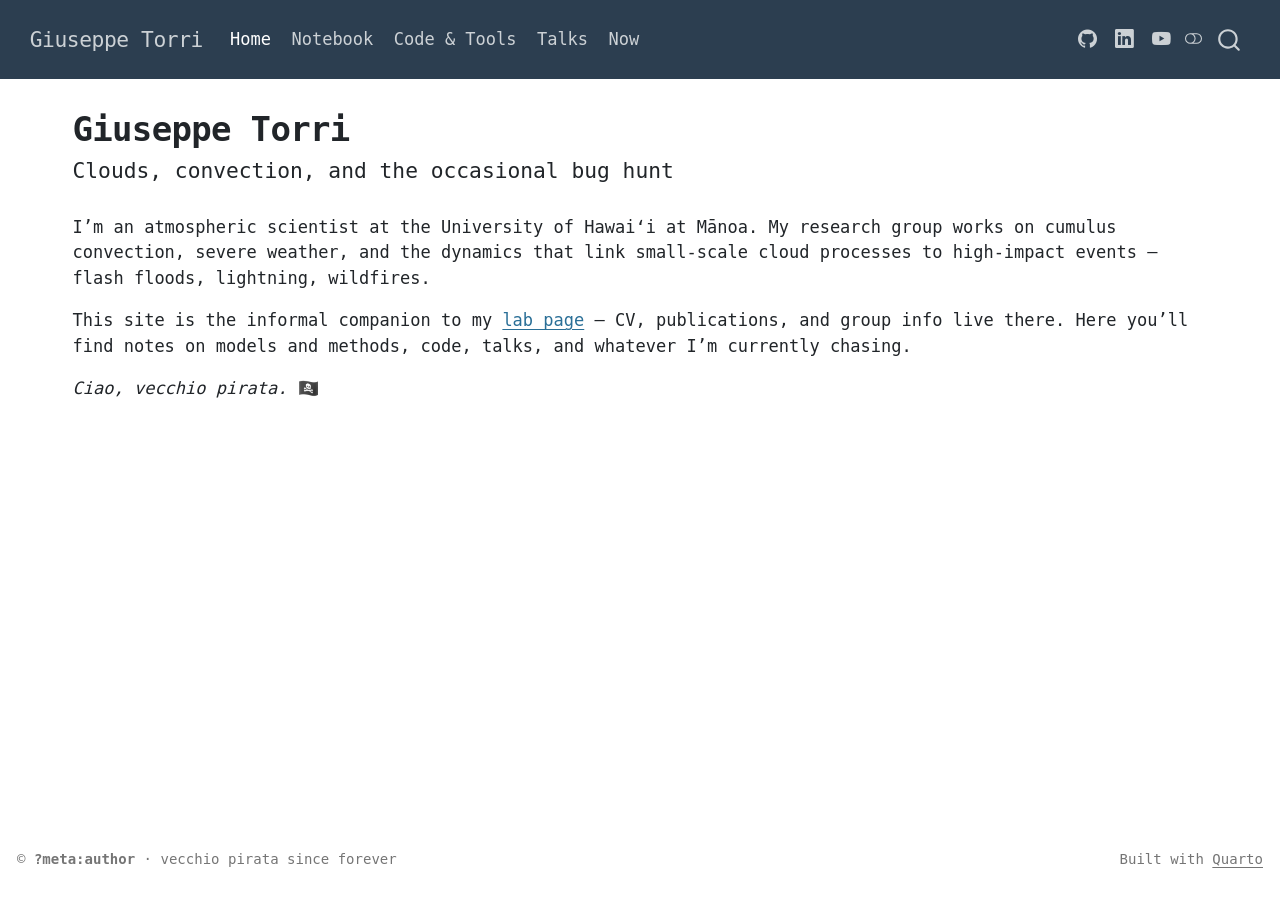
==== commit 5604cd1d: "website up and running" ====
--- a/docs/index.html
+++ b/docs/index.html
@@ -759,7 +759,7 @@
 <footer class="footer">
   <div class="nav-footer">
     <div class="nav-footer-left">
-<p>vecchio pirata since forever</p>
+<p>© <strong>?meta:author</strong> · vecchio pirata since forever</p>
 </div>   
     <div class="nav-footer-center">
       &nbsp;
